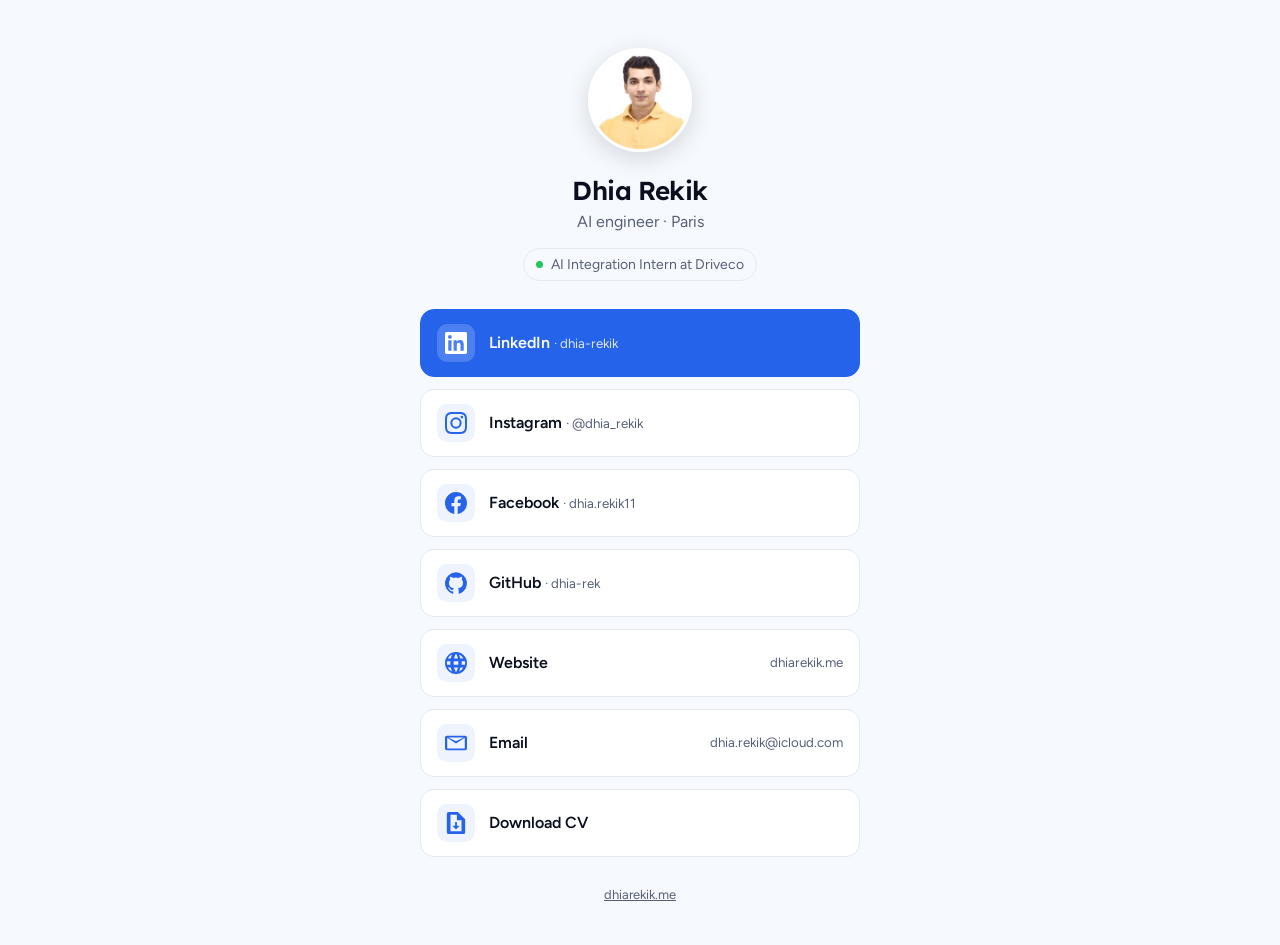
==== links/index.html @ 765b5d5e "Site details, links page and QR code - Projects show real names (Nekyia, Grid Shooter RL Agent...), " ====
<!DOCTYPE html>
<html lang="en">
<head>
<meta charset="UTF-8">
<meta name="viewport" content="width=device-width, initial-scale=1.0">
<title>Dhia Rekik · Links</title>
<meta name="description" content="Dhia Rekik, AI engineer in Paris. LinkedIn, Instagram, Facebook, GitHub, website and email.">
<meta name="theme-color" content="#f6f9fd" media="(prefers-color-scheme: light)">
<meta name="theme-color" content="#0b1220" media="(prefers-color-scheme: dark)">
<link rel="icon" type="image/svg+xml" href="../assets/icon.svg">
<link rel="apple-touch-icon" href="../assets/dhia.jpg">
<link rel="canonical" href="https://dhiarekik.me/links/">
<meta property="og:type" content="profile">
<meta property="og:title" content="Dhia Rekik · AI Engineer">
<meta property="og:description" content="All my links in one place.">
<meta property="og:url" content="https://dhiarekik.me/links/">
<meta property="og:image" content="https://dhiarekik.me/assets/dhia.jpg">
<link rel="preconnect" href="https://fonts.googleapis.com">
<link rel="preconnect" href="https://fonts.gstatic.com" crossorigin>
<link rel="stylesheet" href="https://fonts.googleapis.com/css2?family=Figtree:wght@400;500;600&family=Lexend:wght@600&display=swap">
<style>
  :root {
    --bg: #f6f9fd; --card: #ffffff; --ink: #0a0e1f; --muted: #586079; --line: #e4e9f2;
    --accent: #2563eb; --accent-soft: rgba(37, 99, 235, 0.08);
  }
  @media (prefers-color-scheme: dark) {
    :root { --bg: #0b1220; --card: #111a2e; --ink: #f1f5f9; --muted: #94a3b8; --line: rgba(255, 255, 255, 0.1);
      --accent: #38bdf8; --accent-soft: rgba(56, 189, 248, 0.12); }
  }
  * { box-sizing: border-box; }
  body {
    margin: 0; min-height: 100svh; display: flex; justify-content: center;
    background: var(--bg); color: var(--ink); font: 400 16px/1.5 'Figtree', system-ui, sans-serif;
    -webkit-font-smoothing: antialiased;
  }
  main { width: min(100% - 32px, 440px); padding: 48px 0 40px; text-align: center; }
  .photo { width: 104px; height: 104px; border-radius: 50%; object-fit: cover; border: 3px solid var(--card);
    box-shadow: 0 6px 24px rgba(15, 23, 42, 0.15); }
  h1 { margin: 16px 0 4px; font: 600 26px/1.2 'Lexend', system-ui, sans-serif; letter-spacing: -0.02em; }
  .role { margin: 0; color: var(--muted); }
  .now { display: inline-flex; align-items: center; gap: 8px; margin: 14px 0 28px; padding: 5px 12px;
    border: 1px solid var(--line); border-radius: 999px; color: var(--muted); font-size: 14px; }
  .now::before { content: ''; width: 7px; height: 7px; border-radius: 50%; background: #22c55e; }
  ul { list-style: none; margin: 0; padding: 0; display: grid; gap: 12px; }
  a.link {
    display: flex; align-items: center; gap: 14px; padding: 14px 16px; border: 1px solid var(--line);
    border-radius: 14px; background: var(--card); color: var(--ink); text-decoration: none; font-weight: 600;
    transition: transform 0.15s, border-color 0.15s;
  }
  a.link:hover, a.link:focus-visible { transform: translateY(-2px); border-color: var(--accent); }
  a.link svg { width: 22px; height: 22px; flex: none; fill: currentColor; }
  a.link > span:not(.ic) { flex: 1; text-align: left; }
  a.link small { color: var(--muted); font-weight: 400; }
  .ic { display: inline-flex; width: 38px; height: 38px; border-radius: 10px; align-items: center; justify-content: center;
    background: var(--accent-soft); color: var(--accent); flex: none; }
  a.link.primary { background: var(--accent); border-color: var(--accent); color: #fff; }
  a.link.primary .ic { background: rgba(255, 255, 255, 0.18); color: #fff; }
  a.link.primary small { color: rgba(255, 255, 255, 0.85); }
  footer { margin-top: 28px; color: var(--muted); font-size: 13px; }
  footer a { color: inherit; }
  :focus-visible { outline: 2px solid var(--accent); outline-offset: 3px; }
  @media (prefers-reduced-motion: reduce) { a.link { transition: none; } }
</style>
</head>
<body>
<main>
  <img class="photo" src="../assets/dhia-220.jpg" srcset="../assets/dhia-220.jpg 1x, ../assets/dhia-440.jpg 2x" alt="Dhia Rekik" width="104" height="104">
  <h1>Dhia Rekik</h1>
  <p class="role" data-en="AI engineer · Paris" data-fr="Ingénieur IA · Paris">AI engineer · Paris</p>
  <p class="now" data-en="AI Integration Intern at Driveco" data-fr="Stagiaire en intégration IA chez Driveco">AI Integration Intern at Driveco</p>

  <ul>
    <li><a class="link primary" href="https://linkedin.com/in/dhia-rekik" target="_blank" rel="noopener">
      <span class="ic"><svg viewBox="0 0 24 24" aria-hidden="true"><path d="M20.45 20.45h-3.56v-5.57c0-1.33-.02-3.04-1.85-3.04-1.86 0-2.14 1.45-2.14 2.94v5.67H9.34V9h3.42v1.56h.05c.48-.9 1.64-1.85 3.37-1.85 3.6 0 4.27 2.37 4.27 5.46v6.28zM5.34 7.43a2.06 2.06 0 1 1 0-4.13 2.06 2.06 0 0 1 0 4.13zM7.12 20.45H3.56V9h3.56v11.45zM22.22 0H1.77C.79 0 0 .77 0 1.73v20.54C0 23.23.79 24 1.77 24h20.45c.98 0 1.78-.77 1.78-1.73V1.73C24 .77 23.2 0 22.22 0z"/></svg></span>
      <span>LinkedIn <small>· dhia-rekik</small></span></a></li>
    <li><a class="link" href="https://www.instagram.com/dhia_rekik/" target="_blank" rel="noopener">
      <span class="ic"><svg viewBox="0 0 24 24" aria-hidden="true"><path d="M12 2.16c3.2 0 3.58.01 4.85.07 1.17.05 1.8.25 2.23.41.56.22.96.48 1.38.9.42.42.68.82.9 1.38.16.42.36 1.06.41 2.23.06 1.27.07 1.65.07 4.85s-.01 3.58-.07 4.85c-.05 1.17-.25 1.8-.41 2.23-.22.56-.48.96-.9 1.38-.42.42-.82.68-1.38.9-.42.16-1.06.36-2.23.41-1.27.06-1.65.07-4.85.07s-3.58-.01-4.85-.07c-1.17-.05-1.8-.25-2.23-.41a3.72 3.72 0 0 1-1.38-.9 3.72 3.72 0 0 1-.9-1.38c-.16-.42-.36-1.06-.41-2.23C2.17 15.58 2.16 15.2 2.16 12s.01-3.58.07-4.85c.05-1.17.25-1.8.41-2.23.22-.56.48-.96.9-1.38.42-.42.82-.68 1.38-.9.42-.16 1.06-.36 2.23-.41C8.42 2.17 8.8 2.16 12 2.16zM12 0C8.74 0 8.33.01 7.05.07 5.78.13 4.9.33 4.14.63c-.79.3-1.46.72-2.13 1.38A5.88 5.88 0 0 0 .63 4.14C.33 4.9.13 5.78.07 7.05.01 8.33 0 8.74 0 12s.01 3.67.07 4.95c.06 1.27.26 2.15.56 2.91.3.79.72 1.46 1.38 2.13a5.88 5.88 0 0 0 2.13 1.38c.76.3 1.64.5 2.91.56C8.33 23.99 8.74 24 12 24s3.67-.01 4.95-.07c1.27-.06 2.15-.26 2.91-.56a5.88 5.88 0 0 0 2.13-1.38 5.88 5.88 0 0 0 1.38-2.13c.3-.76.5-1.64.56-2.91.06-1.28.07-1.69.07-4.95s-.01-3.67-.07-4.95c-.06-1.27-.26-2.15-.56-2.91a5.88 5.88 0 0 0-1.38-2.13A5.88 5.88 0 0 0 19.86.63C19.1.33 18.22.13 16.95.07 15.67.01 15.26 0 12 0zm0 5.84a6.16 6.16 0 1 0 0 12.32 6.16 6.16 0 0 0 0-12.32zM12 16a4 4 0 1 1 0-8 4 4 0 0 1 0 8zm6.4-11.85a1.44 1.44 0 1 0 0 2.88 1.44 1.44 0 0 0 0-2.88z"/></svg></span>
      <span>Instagram <small>· @dhia_rekik</small></span></a></li>
    <li><a class="link" href="https://www.facebook.com/dhia.rekik11" target="_blank" rel="noopener">
      <span class="ic"><svg viewBox="0 0 24 24" aria-hidden="true"><path d="M24 12.07C24 5.41 18.63 0 12 0S0 5.41 0 12.07C0 18.1 4.39 23.1 10.13 24v-8.44H7.08v-3.49h3.05V9.41c0-3.02 1.79-4.69 4.53-4.69 1.31 0 2.68.24 2.68.24v2.97h-1.51c-1.49 0-1.96.93-1.96 1.89v2.25h3.33l-.53 3.49h-2.8V24C19.61 23.1 24 18.1 24 12.07z"/></svg></span>
      <span>Facebook <small>· dhia.rekik11</small></span></a></li>
    <li><a class="link" href="https://github.com/dhia-rek" target="_blank" rel="noopener">
      <span class="ic"><svg viewBox="0 0 24 24" aria-hidden="true"><path d="M12 .3a12 12 0 0 0-3.8 23.38c.6.12.83-.26.83-.57L9 21.07c-3.34.72-4.04-1.61-4.04-1.61-.55-1.39-1.34-1.76-1.34-1.76-1.08-.74.09-.73.09-.73 1.2.09 1.83 1.24 1.83 1.24 1.08 1.83 2.81 1.3 3.5 1 .1-.78.42-1.31.76-1.61-2.67-.3-5.47-1.33-5.47-5.93 0-1.31.47-2.38 1.24-3.22-.14-.3-.54-1.52.1-3.18 0 0 1-.32 3.3 1.23a11.5 11.5 0 0 1 6 0c2.28-1.55 3.29-1.23 3.29-1.23.64 1.66.24 2.88.12 3.18a4.65 4.65 0 0 1 1.23 3.22c0 4.61-2.8 5.63-5.48 5.92.42.36.81 1.1.81 2.22l-.01 3.29c0 .31.2.69.82.57A12 12 0 0 0 12 .3"/></svg></span>
      <span>GitHub <small>· dhia-rek</small></span></a></li>
    <li><a class="link" href="https://dhiarekik.me/">
      <span class="ic"><svg viewBox="0 0 24 24" aria-hidden="true"><path d="M12 0a12 12 0 1 0 0 24 12 12 0 0 0 0-24zm7.94 7h-3.2a17.6 17.6 0 0 0-1.5-4.3A10.04 10.04 0 0 1 19.94 7zM12 2.04c.93 1.31 1.68 2.96 2.17 4.96H9.83C10.32 5 11.07 3.35 12 2.04zM2.26 14a9.9 9.9 0 0 1 0-4h3.6a20.6 20.6 0 0 0 0 4h-3.6zm.8 3h3.2c.33 1.56.84 3.01 1.5 4.3A10.04 10.04 0 0 1 3.06 17zm3.2-10h-3.2a10.04 10.04 0 0 1 4.7-4.3A17.6 17.6 0 0 0 6.26 7zM12 21.96c-.93-1.31-1.68-2.96-2.17-4.96h4.34c-.49 2-1.24 3.65-2.17 4.96zM14.5 14h-5a18.4 18.4 0 0 1 0-4h5a18.4 18.4 0 0 1 0 4zm.74 7.3c.66-1.29 1.17-2.74 1.5-4.3h3.2a10.04 10.04 0 0 1-4.7 4.3zM18.14 14a20.6 20.6 0 0 0 0-4h3.6a9.9 9.9 0 0 1 0 4h-3.6z"/></svg></span>
      <span data-en="Website" data-fr="Site web">Website</span><small>dhiarekik.me</small></a></li>
    <li><a class="link" href="mailto:dhia.rekik@icloud.com">
      <span class="ic"><svg viewBox="0 0 24 24" aria-hidden="true"><path d="M2 4h20a2 2 0 0 1 2 2v12a2 2 0 0 1-2 2H2a2 2 0 0 1-2-2V6a2 2 0 0 1 2-2zm10 8.6L2.4 6.4V18h19.2V6.4L12 12.6zm0-2.4L20.6 6H3.4L12 10.2z"/></svg></span>
      <span>Email</span><small>dhia.rekik@icloud.com</small></a></li>
    <li><a class="link" id="cv" href="../cv/cv-dhia-rekik-en.pdf" target="_blank" rel="noopener">
      <span class="ic"><svg viewBox="0 0 24 24" aria-hidden="true"><path d="M14 0H4a2 2 0 0 0-2 2v20a2 2 0 0 0 2 2h16a2 2 0 0 0 2-2V8l-8-8zm4 21H6V3h7v6h5v12zm-6-2 4-4h-3v-4h-2v4H8l4 4z"/></svg></span>
      <span data-en="Download CV" data-fr="Télécharger le CV">Download CV</span></a></li>
  </ul>
  <footer><a href="https://dhiarekik.me/">dhiarekik.me</a></footer>
</main>
<script>
  // French labels and CV for French-speaking visitors (or ?lang=fr)
  (function () {
    var q = new URLSearchParams(location.search).get('lang');
    var fr = q ? q === 'fr' : /^fr\b/i.test(navigator.language || '');
    if (!fr) return;
    document.documentElement.lang = 'fr';
    document.querySelectorAll('[data-fr]').forEach(function (el) { el.textContent = el.getAttribute('data-fr'); });
    document.getElementById('cv').href = '../cv/cv-dhia-rekik.pdf';
  })();
</script>
</body>
</html>
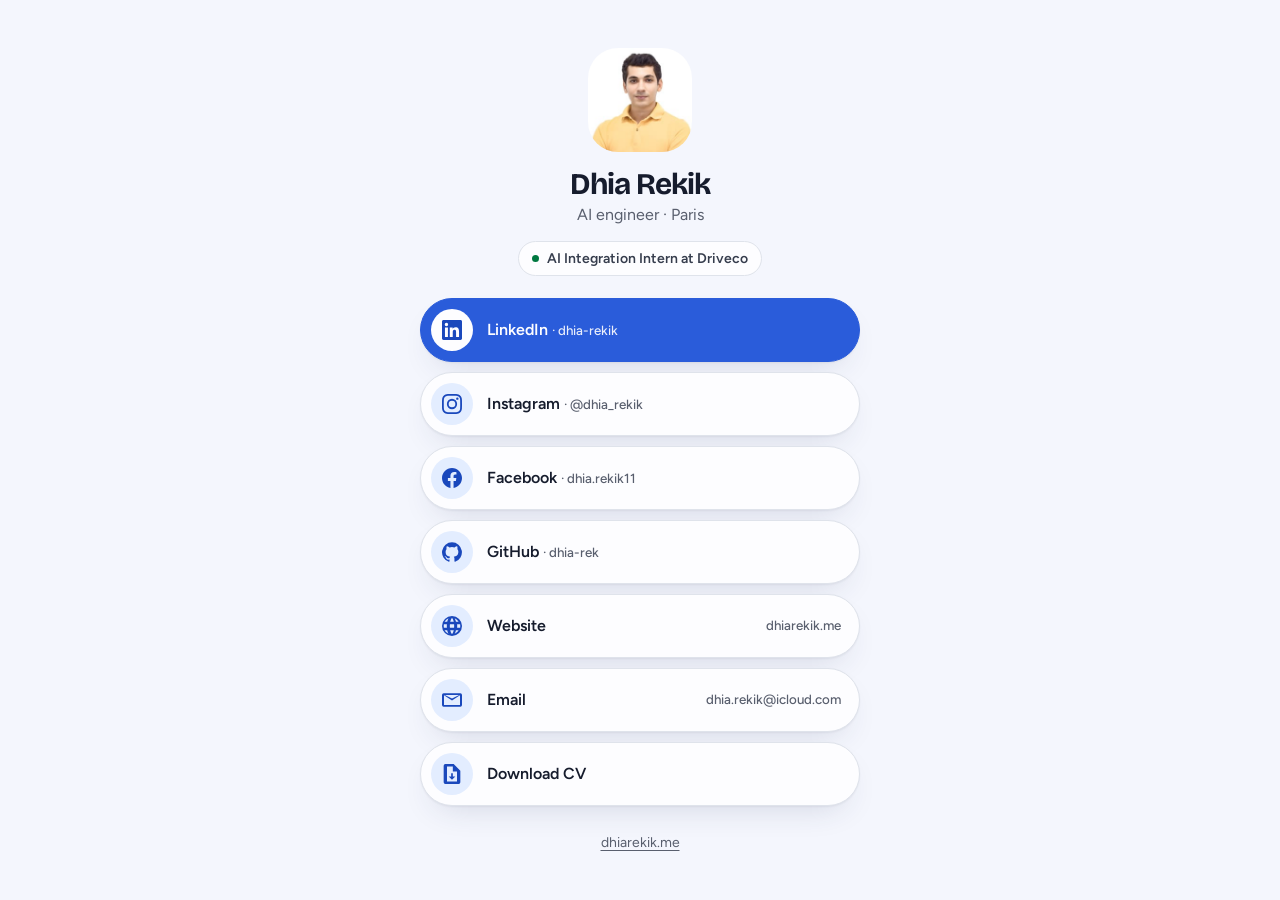
==== commit 86c93751: "Design direction C: soft cards A calm periwinkle-white page with rounded white cards, soft layered s" ====
--- a/links/index.html
+++ b/links/index.html
@@ -5,8 +5,8 @@
 <meta name="viewport" content="width=device-width, initial-scale=1.0">
 <title>Dhia Rekik · Links</title>
 <meta name="description" content="Dhia Rekik, AI engineer in Paris. LinkedIn, Instagram, Facebook, GitHub, website and email.">
-<meta name="theme-color" content="#f6f9fd" media="(prefers-color-scheme: light)">
-<meta name="theme-color" content="#0b1220" media="(prefers-color-scheme: dark)">
+<meta name="theme-color" content="#f4f6fd" media="(prefers-color-scheme: light)">
+<meta name="theme-color" content="#0f121c" media="(prefers-color-scheme: dark)">
 <link rel="icon" type="image/svg+xml" href="../assets/icon.svg">
 <link rel="apple-touch-icon" href="../assets/dhia.jpg">
 <link rel="canonical" href="https://dhiarekik.me/links/">
@@ -17,15 +17,20 @@
 <meta property="og:image" content="https://dhiarekik.me/assets/dhia.jpg">
 <link rel="preconnect" href="https://fonts.googleapis.com">
 <link rel="preconnect" href="https://fonts.gstatic.com" crossorigin>
-<link rel="stylesheet" href="https://fonts.googleapis.com/css2?family=Figtree:wght@400;500;600&family=Lexend:wght@600&display=swap">
+<link rel="stylesheet" href="https://fonts.googleapis.com/css2?family=Bricolage+Grotesque:opsz,wght@12..96,700&family=Figtree:wght@400..700&display=swap">
 <style>
+  /* Direction C: soft cards (matches the home page) */
   :root {
-    --bg: #f6f9fd; --card: #ffffff; --ink: #0a0e1f; --muted: #586079; --line: #e4e9f2;
-    --accent: #2563eb; --accent-soft: rgba(37, 99, 235, 0.08);
+    --bg: #f4f6fd; --card: #fdfdff; --card-2: #f0f3fc; --ink: #161c2d; --ink-2: #363d4d; --muted: #595f6e;
+    --line: #dfe3eb; --accent: #2a5cda; --accent-ink: #1a48bc; --accent-soft: #e3edff; --on-accent: #fdfdff;
+    --ok: #007840; --peach: #ffddc6; --sky: #cde9ff;
+    --shadow: 0 1px 2px rgba(22, 28, 45, 0.05), 0 14px 34px -16px rgba(40, 52, 90, 0.2);
   }
   @media (prefers-color-scheme: dark) {
-    :root { --bg: #0b1220; --card: #111a2e; --ink: #f1f5f9; --muted: #94a3b8; --line: rgba(255, 255, 255, 0.1);
-      --accent: #38bdf8; --accent-soft: rgba(56, 189, 248, 0.12); }
+    :root { --bg: #0f121c; --card: #171b26; --card-2: #202531; --ink: #f1f3f9; --ink-2: #d0d4de; --muted: #a8aebb;
+      --line: #2b303c; --accent: #84aefa; --accent-ink: #a4c5ff; --accent-soft: #1e2d4c; --on-accent: #0f121c;
+      --ok: #63d18f; --peach: #402719; --sky: #192d41;
+      --shadow: 0 1px 2px rgba(0, 0, 0, 0.3), 0 16px 36px -16px rgba(0, 0, 0, 0.6); }
   }
   * { box-sizing: border-box; }
   body {
@@ -33,31 +38,30 @@
     background: var(--bg); color: var(--ink); font: 400 16px/1.5 'Figtree', system-ui, sans-serif;
     -webkit-font-smoothing: antialiased;
   }
-  main { width: min(100% - 32px, 440px); padding: 48px 0 40px; text-align: center; }
-  .photo { width: 104px; height: 104px; border-radius: 50%; object-fit: cover; border: 3px solid var(--card);
-    box-shadow: 0 6px 24px rgba(15, 23, 42, 0.15); }
-  h1 { margin: 16px 0 4px; font: 600 26px/1.2 'Lexend', system-ui, sans-serif; letter-spacing: -0.02em; }
+  main { width: min(100% - 28px, 440px); padding: 48px 0 40px; text-align: center; }
+  .photo { width: 104px; height: 104px; margin: 0 auto; display: block; border-radius: 30px; object-fit: cover; }
+  h1 { margin: 16px 0 2px; font: 700 30px/1.1 'Bricolage Grotesque', 'Figtree', system-ui, sans-serif; letter-spacing: -0.035em; }
   .role { margin: 0; color: var(--muted); }
-  .now { display: inline-flex; align-items: center; gap: 8px; margin: 14px 0 28px; padding: 5px 12px;
-    border: 1px solid var(--line); border-radius: 999px; color: var(--muted); font-size: 14px; }
-  .now::before { content: ''; width: 7px; height: 7px; border-radius: 50%; background: #22c55e; }
-  ul { list-style: none; margin: 0; padding: 0; display: grid; gap: 12px; }
+  .now { display: inline-flex; align-items: center; gap: 8px; margin: 14px 0 22px; padding: 6px 13px;
+    background: var(--card); border: 1px solid var(--line); border-radius: 999px; color: var(--ink-2); font-size: 14px; font-weight: 600; }
+  .now::before { content: ''; width: 7px; height: 7px; border-radius: 50%; background: var(--ok); }
+  ul { list-style: none; margin: 0; padding: 0; display: grid; gap: 10px; }
   a.link {
-    display: flex; align-items: center; gap: 14px; padding: 14px 16px; border: 1px solid var(--line);
-    border-radius: 14px; background: var(--card); color: var(--ink); text-decoration: none; font-weight: 600;
-    transition: transform 0.15s, border-color 0.15s;
+    display: flex; align-items: center; gap: 14px; padding: 10px 18px 10px 10px; border: 1px solid var(--line);
+    border-radius: 999px; background: var(--card); color: var(--ink); text-decoration: none; font-weight: 600;
+    box-shadow: var(--shadow); transition: transform 0.2s, border-color 0.2s;
   }
   a.link:hover, a.link:focus-visible { transform: translateY(-2px); border-color: var(--accent); }
-  a.link svg { width: 22px; height: 22px; flex: none; fill: currentColor; }
+  a.link svg { width: 20px; height: 20px; flex: none; fill: currentColor; }
   a.link > span:not(.ic) { flex: 1; text-align: left; }
-  a.link small { color: var(--muted); font-weight: 400; }
-  .ic { display: inline-flex; width: 38px; height: 38px; border-radius: 10px; align-items: center; justify-content: center;
-    background: var(--accent-soft); color: var(--accent); flex: none; }
-  a.link.primary { background: var(--accent); border-color: var(--accent); color: #fff; }
-  a.link.primary .ic { background: rgba(255, 255, 255, 0.18); color: #fff; }
-  a.link.primary small { color: rgba(255, 255, 255, 0.85); }
-  footer { margin-top: 28px; color: var(--muted); font-size: 13px; }
-  footer a { color: inherit; }
+  a.link small { color: var(--muted); font-weight: 500; }
+  .ic { display: inline-flex; width: 42px; height: 42px; border-radius: 50%; align-items: center; justify-content: center;
+    background: var(--accent-soft); color: var(--accent-ink); flex: none; }
+  a.link.primary { background: var(--accent); border-color: var(--accent); color: var(--on-accent); }
+  a.link.primary .ic { background: var(--card); color: var(--accent-ink); }
+  a.link.primary small { color: var(--on-accent); opacity: 0.9; }
+  footer { margin-top: 26px; color: var(--muted); font-size: 14px; }
+  footer a { color: inherit; text-underline-offset: 3px; }
   :focus-visible { outline: 2px solid var(--accent); outline-offset: 3px; }
   @media (prefers-reduced-motion: reduce) { a.link { transition: none; } }
 </style>
